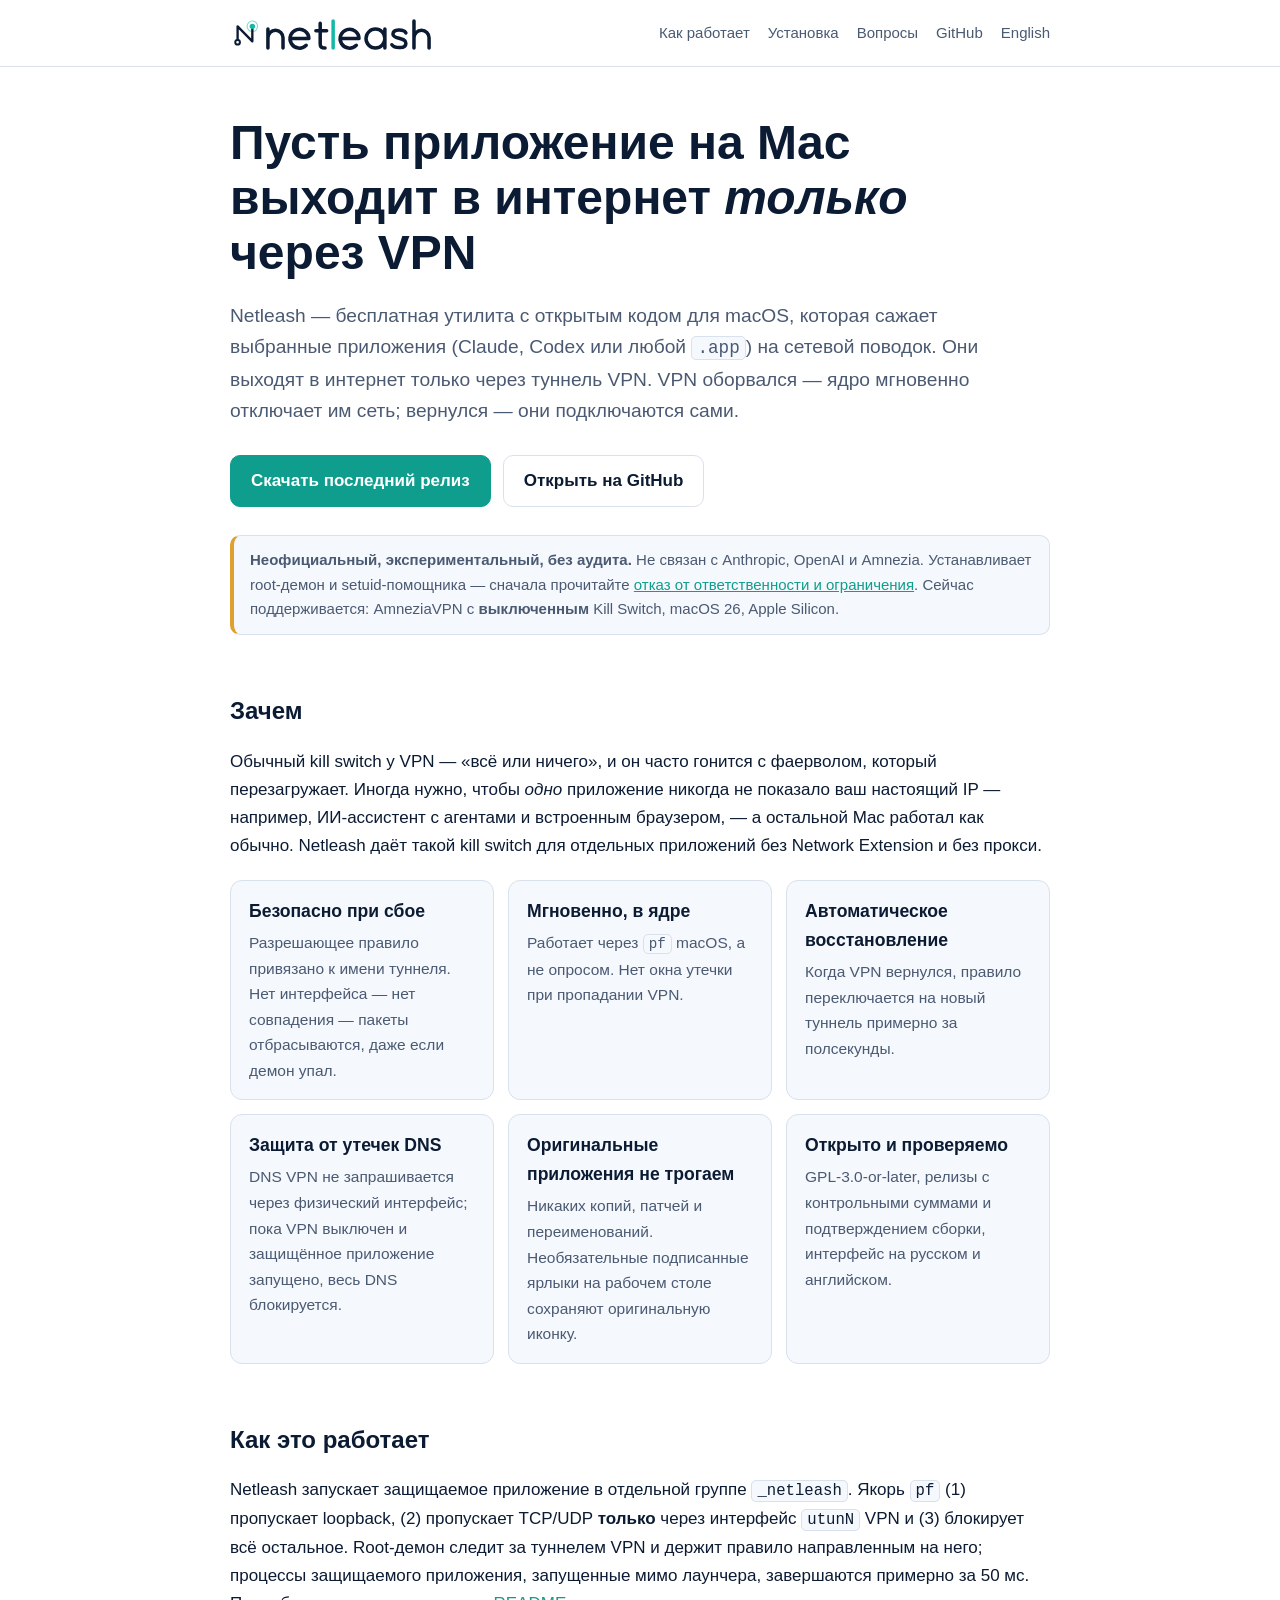
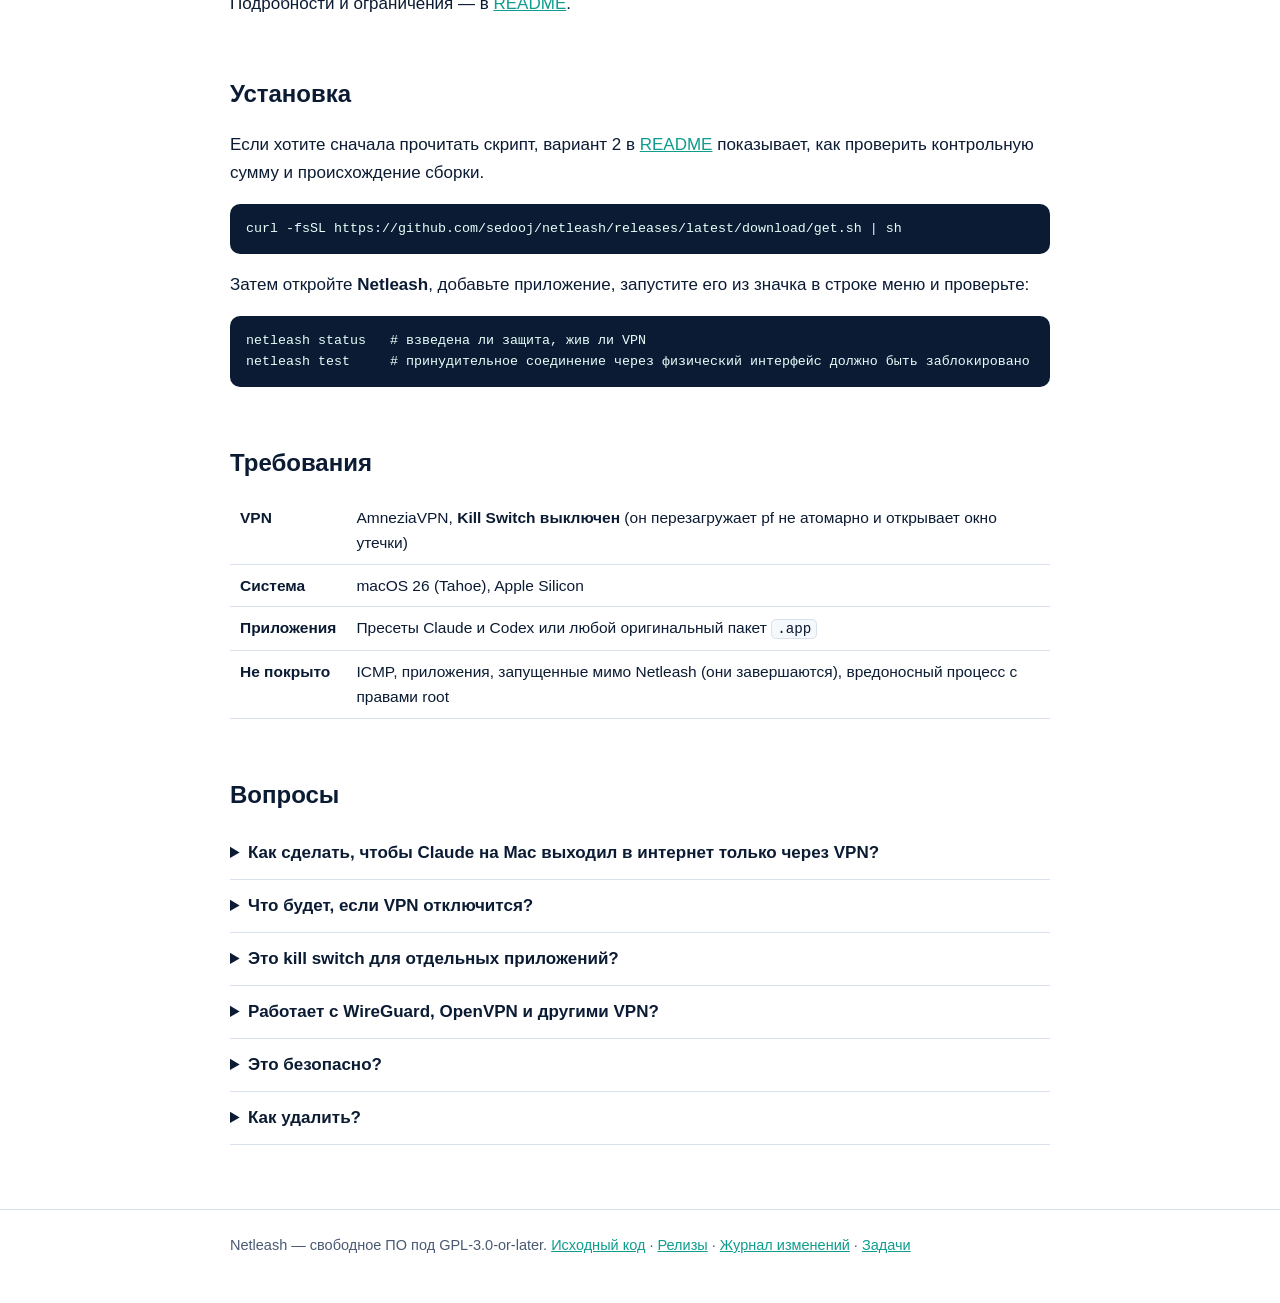
==== docs/ru/index.html @ 1df9ae10 "Add GitHub Pages site (English and Russian) with SEO metadata" ====
<!doctype html>
<html lang="ru">
<head>
<meta charset="utf-8">
<meta name="viewport" content="width=device-width,initial-scale=1">
<title>Netleash — выход приложения Mac в интернет только через VPN (на уровне ядра)</title>
<meta name="description" content="Netleash — бесплатная утилита с открытым кодом для macOS: выбранные приложения, например Claude или Codex, выходят в сеть только через VPN. VPN оборвался — приложение отключается мгновенно, в ядре (pf); VPN вернулся — сеть возвращается сама.">
<link rel="canonical" href="https://sedooj.github.io/netleash/ru/">
<link rel="alternate" hreflang="en" href="https://sedooj.github.io/netleash/">
<link rel="alternate" hreflang="ru" href="https://sedooj.github.io/netleash/ru/">
<link rel="alternate" hreflang="x-default" href="https://sedooj.github.io/netleash/">
<link rel="icon" type="image/svg+xml" href="../favicon.svg">
<meta property="og:type" content="website">
<meta property="og:title" content="Netleash — kill switch для отдельных приложений macOS">
<meta property="og:description" content="Ограничивает выбранные приложения macOS туннелем VPN на уровне ядра. Безопасно при сбое, открытый код (GPL-3.0).">
<meta property="og:url" content="https://sedooj.github.io/netleash/ru/">
<meta property="og:image" content="https://sedooj.github.io/netleash/og.png">
<meta name="twitter:card" content="summary_large_image">
<link rel="stylesheet" href="../style.css">
<script type="application/ld+json">
{"@context":"https://schema.org","@type":"SoftwareApplication","name":"Netleash","inLanguage":"ru","applicationCategory":"SecurityApplication","operatingSystem":"macOS 26 (Apple Silicon)","softwareVersion":"0.3.0","license":"https://www.gnu.org/licenses/gpl-3.0.html","url":"https://sedooj.github.io/netleash/ru/","downloadUrl":"https://github.com/sedooj/netleash/releases/latest","codeRepository":"https://github.com/sedooj/netleash","description":"Утилита с открытым кодом для macOS: ограничивает сеть выбранных приложений туннелем VPN через фаервол pf; при обрыве VPN сеть блокируется.","offers":{"@type":"Offer","price":"0","priceCurrency":"USD"}}
</script>
<script type="application/ld+json">
{"@context":"https://schema.org","@type":"FAQPage","inLanguage":"ru","mainEntity":[
{"@type":"Question","name":"Как заставить Claude (или любое приложение на Mac) выходить в интернет только через VPN?","acceptedAnswer":{"@type":"Answer","text":"Установите Netleash, добавьте приложение в его окне и запускайте его через Netleash. Приложение работает в отдельной группе, а правило pf выпускает эту группу только через туннельный интерфейс VPN; всё остальное блокируется."}},
{"@type":"Question","name":"Что будет, если VPN отключится?","acceptedAnswer":{"@type":"Answer","text":"Приложение теряет сеть в ту же долю секунды: разрешающее правило привязано к имени туннельного интерфейса и перестаёт совпадать, когда интерфейс пропадает. Когда VPN возвращается, сеть возвращается автоматически."}},
{"@type":"Question","name":"Это kill switch для отдельных приложений на Mac?","acceptedAnswer":{"@type":"Answer","text":"Да, для тех приложений, которые вы выберете. Остальные программы работают как обычно."}},
{"@type":"Question","name":"Какие VPN поддерживаются?","acceptedAnswer":{"@type":"Answer","text":"Сейчас AmneziaVPN с выключенным собственным Kill Switch, macOS 26 (Apple Silicon). Другие VPN пока не проверены."}}]}
</script>
</head>
<body>
<header><div class="wrap">
  <a href="./" aria-label="Netleash"><img class="logo-light" src="../logo.svg" alt="Netleash"><img class="logo-dark" src="../logo-dark.svg" alt="Netleash"></a>
  <nav><a href="#how">Как работает</a><a href="#install">Установка</a><a href="#faq">Вопросы</a><a href="https://github.com/sedooj/netleash/blob/main/README.ru.md">GitHub</a><a href="../" hreflang="en" lang="en">English</a></nav>
</div></header>
<main class="wrap">
<h1>Пусть приложение на Mac выходит в интернет <em>только</em> через VPN</h1>
<p class="lead">Netleash — бесплатная утилита с открытым кодом для macOS, которая сажает выбранные приложения (Claude, Codex или любой <code>.app</code>) на сетевой поводок. Они выходят в интернет только через туннель VPN. VPN оборвался — ядро мгновенно отключает им сеть; вернулся — они подключаются сами.</p>
<div class="btns">
  <a class="btn primary" href="https://github.com/sedooj/netleash/releases/latest">Скачать последний релиз</a>
  <a class="btn" href="https://github.com/sedooj/netleash/blob/main/README.ru.md">Открыть на GitHub</a>
</div>
<div class="note"><b>Неофициальный, экспериментальный, без аудита.</b> Не связан с Anthropic, OpenAI и Amnezia. Устанавливает root-демон и setuid-помощника — сначала прочитайте <a href="https://github.com/sedooj/netleash/blob/main/README.ru.md">отказ от ответственности и ограничения</a>. Сейчас поддерживается: AmneziaVPN с <b>выключенным</b> Kill Switch, macOS 26, Apple Silicon.</div>

<h2>Зачем</h2>
<p>Обычный kill switch у VPN — «всё или ничего», и он часто гонится с фаерволом, который перезагружает. Иногда нужно, чтобы <em>одно</em> приложение никогда не показало ваш настоящий IP — например, ИИ-ассистент с агентами и встроенным браузером, — а остальной Mac работал как обычно. Netleash даёт такой kill switch для отдельных приложений без Network Extension и без прокси.</p>
<div class="grid">
  <div class="card"><h3>Безопасно при сбое</h3><p>Разрешающее правило привязано к имени туннеля. Нет интерфейса — нет совпадения — пакеты отбрасываются, даже если демон упал.</p></div>
  <div class="card"><h3>Мгновенно, в ядре</h3><p>Работает через <code>pf</code> macOS, а не опросом. Нет окна утечки при пропадании VPN.</p></div>
  <div class="card"><h3>Автоматическое восстановление</h3><p>Когда VPN вернулся, правило переключается на новый туннель примерно за полсекунды.</p></div>
  <div class="card"><h3>Защита от утечек DNS</h3><p>DNS VPN не запрашивается через физический интерфейс; пока VPN выключен и защищённое приложение запущено, весь DNS блокируется.</p></div>
  <div class="card"><h3>Оригинальные приложения не трогаем</h3><p>Никаких копий, патчей и переименований. Необязательные подписанные ярлыки на рабочем столе сохраняют оригинальную иконку.</p></div>
  <div class="card"><h3>Открыто и проверяемо</h3><p>GPL-3.0-or-later, релизы с контрольными суммами и подтверждением сборки, интерфейс на русском и английском.</p></div>
</div>

<h2 id="how">Как это работает</h2>
<p>Netleash запускает защищаемое приложение в отдельной группе <code>_netleash</code>. Якорь <code>pf</code> (1) пропускает loopback, (2) пропускает TCP/UDP <b>только</b> через интерфейс <code>utunN</code> VPN и (3) блокирует всё остальное. Root-демон следит за туннелем VPN и держит правило направленным на него; процессы защищаемого приложения, запущенные мимо лаунчера, завершаются примерно за 50&nbsp;мс. Подробности и ограничения — в <a href="https://github.com/sedooj/netleash/blob/main/README.ru.md">README</a>.</p>

<h2 id="install">Установка</h2>
<p>Если хотите сначала прочитать скрипт, вариант 2 в <a href="https://github.com/sedooj/netleash/blob/main/README.ru.md">README</a> показывает, как проверить контрольную сумму и происхождение сборки.</p>
<pre><code>curl -fsSL https://github.com/sedooj/netleash/releases/latest/download/get.sh | sh</code></pre>
<p>Затем откройте <b>Netleash</b>, добавьте приложение, запустите его из значка в строке меню и проверьте:</p>
<pre><code>netleash status   # взведена ли защита, жив ли VPN
netleash test     # принудительное соединение через физический интерфейс должно быть заблокировано</code></pre>

<h2>Требования</h2>
<table>
<tr><th>VPN</th><td>AmneziaVPN, <b>Kill Switch выключен</b> (он перезагружает pf не атомарно и открывает окно утечки)</td></tr>
<tr><th>Система</th><td>macOS 26 (Tahoe), Apple Silicon</td></tr>
<tr><th>Приложения</th><td>Пресеты Claude и Codex или любой оригинальный пакет <code>.app</code></td></tr>
<tr><th>Не покрыто</th><td>ICMP, приложения, запущенные мимо Netleash (они завершаются), вредоносный процесс с правами root</td></tr>
</table>

<h2 id="faq">Вопросы</h2>
<details><summary>Как сделать, чтобы Claude на Mac выходил в интернет только через VPN?</summary><p>Установите Netleash, добавьте Claude в его окне и открывайте Claude через Netleash. Claude и всё, что он запускает, работают в защищённой группе и могут использовать только туннель VPN.</p></details>
<details><summary>Что будет, если VPN отключится?</summary><p>Приложение сразу теряет сеть. Когда VPN вернётся, соединения заработают без перезапуска приложения; ответ, оборванный на середине, придётся отправить заново.</p></details>
<details><summary>Это kill switch для отдельных приложений?</summary><p>Да, для выбранных вами. Всё остальное работает как обычно.</p></details>
<details><summary>Работает с WireGuard, OpenVPN и другими VPN?</summary><p>Пока не проверено. Сейчас поддерживается только AmneziaVPN; другие можно запросить в <a href="https://github.com/sedooj/netleash/issues">трекере задач</a>.</p></details>
<details><summary>Это безопасно?</summary><p>Проект экспериментальный и без аудита, и он ставит привилегированные компоненты. Код небольшой и открытый: прочитайте его, проверяйте релизы и помните про аварийный откат <code>netleash panic</code>.</p></details>
<details><summary>Как удалить?</summary><p><code>sudo /usr/local/libexec/netleash/uninstall.sh</code></p></details>
</main>
<footer><div class="wrap">Netleash — свободное ПО под GPL-3.0-or-later. <a href="https://github.com/sedooj/netleash">Исходный код</a> · <a href="https://github.com/sedooj/netleash/releases">Релизы</a> · <a href="https://github.com/sedooj/netleash/blob/main/CHANGELOG.md">Журнал изменений</a> · <a href="https://github.com/sedooj/netleash/issues">Задачи</a></div></footer>
</body>
</html>
---- docs/style.css ----
:root{--bg:#fff;--fg:#0b1b33;--muted:#4a5a73;--line:#d9e1ec;--card:#f5f8fc;--accent:#0f9d8e;--accent-fg:#fff;--code:#0b1b33;--code-fg:#e6fffb}
@media(prefers-color-scheme:dark){:root{--bg:#0b1b33;--fg:#eaf2fb;--muted:#9fb2cc;--line:#1f3556;--card:#102545;--accent:#5eead4;--accent-fg:#0b1b33;--code:#06122a;--code-fg:#c9fff6}}
*{box-sizing:border-box}html{scroll-behavior:smooth}
body{margin:0;background:var(--bg);color:var(--fg);font:17px/1.65 -apple-system,BlinkMacSystemFont,"Segoe UI",Roboto,sans-serif}
.wrap{max-width:860px;margin:0 auto;padding:0 20px}
header{border-bottom:1px solid var(--line)}
header .wrap{display:flex;align-items:center;justify-content:space-between;gap:16px;padding-top:14px;padding-bottom:14px;flex-wrap:wrap}
header img{height:38px;display:block}
nav{display:flex;gap:18px;font-size:15px;flex-wrap:wrap}
nav a{color:var(--muted);text-decoration:none}nav a:hover{color:var(--fg)}
.logo-dark{display:none}
@media(prefers-color-scheme:dark){.logo-light{display:none}.logo-dark{display:block}}
h1{font-size:clamp(2rem,5vw,3rem);line-height:1.15;margin:48px 0 16px}
h2{font-size:1.5rem;margin:56px 0 12px}h3{font-size:1.1rem;margin:28px 0 6px}
.lead{font-size:1.2rem;color:var(--muted);max-width:42em}
.btns{display:flex;gap:12px;flex-wrap:wrap;margin:28px 0}
.btn{display:inline-block;padding:11px 20px;border-radius:10px;border:1px solid var(--line);color:var(--fg);text-decoration:none;font-weight:600}
.btn.primary{background:var(--accent);border-color:var(--accent);color:var(--accent-fg)}
.btn:hover{filter:brightness(1.07)}
.note{background:var(--card);border:1px solid var(--line);border-left:4px solid #e0a030;border-radius:10px;padding:12px 16px;font-size:15px;color:var(--muted);margin:24px 0}
.grid{display:grid;grid-template-columns:repeat(auto-fit,minmax(240px,1fr));gap:14px;margin:20px 0}
.card{background:var(--card);border:1px solid var(--line);border-radius:12px;padding:16px 18px}
.card h3{margin:0 0 4px}.card p{margin:0;color:var(--muted);font-size:15.5px}
pre{background:var(--code);color:var(--code-fg);border-radius:10px;padding:14px 16px;overflow-x:auto;font-size:14.5px;line-height:1.5}
code{font-family:ui-monospace,SFMono-Regular,Menlo,monospace;font-size:.92em}
p code,li code,td code{background:var(--card);border:1px solid var(--line);border-radius:5px;padding:1px 5px}
table{border-collapse:collapse;width:100%;font-size:15.5px;margin:14px 0}th,td{border-bottom:1px solid var(--line);padding:8px 10px;text-align:left;vertical-align:top}
a{color:var(--accent)}
details{border-bottom:1px solid var(--line);padding:12px 0}summary{cursor:pointer;font-weight:600}details p{color:var(--muted);margin:8px 0 0}
footer{border-top:1px solid var(--line);margin-top:64px;padding:24px 0 48px;color:var(--muted);font-size:14.5px}
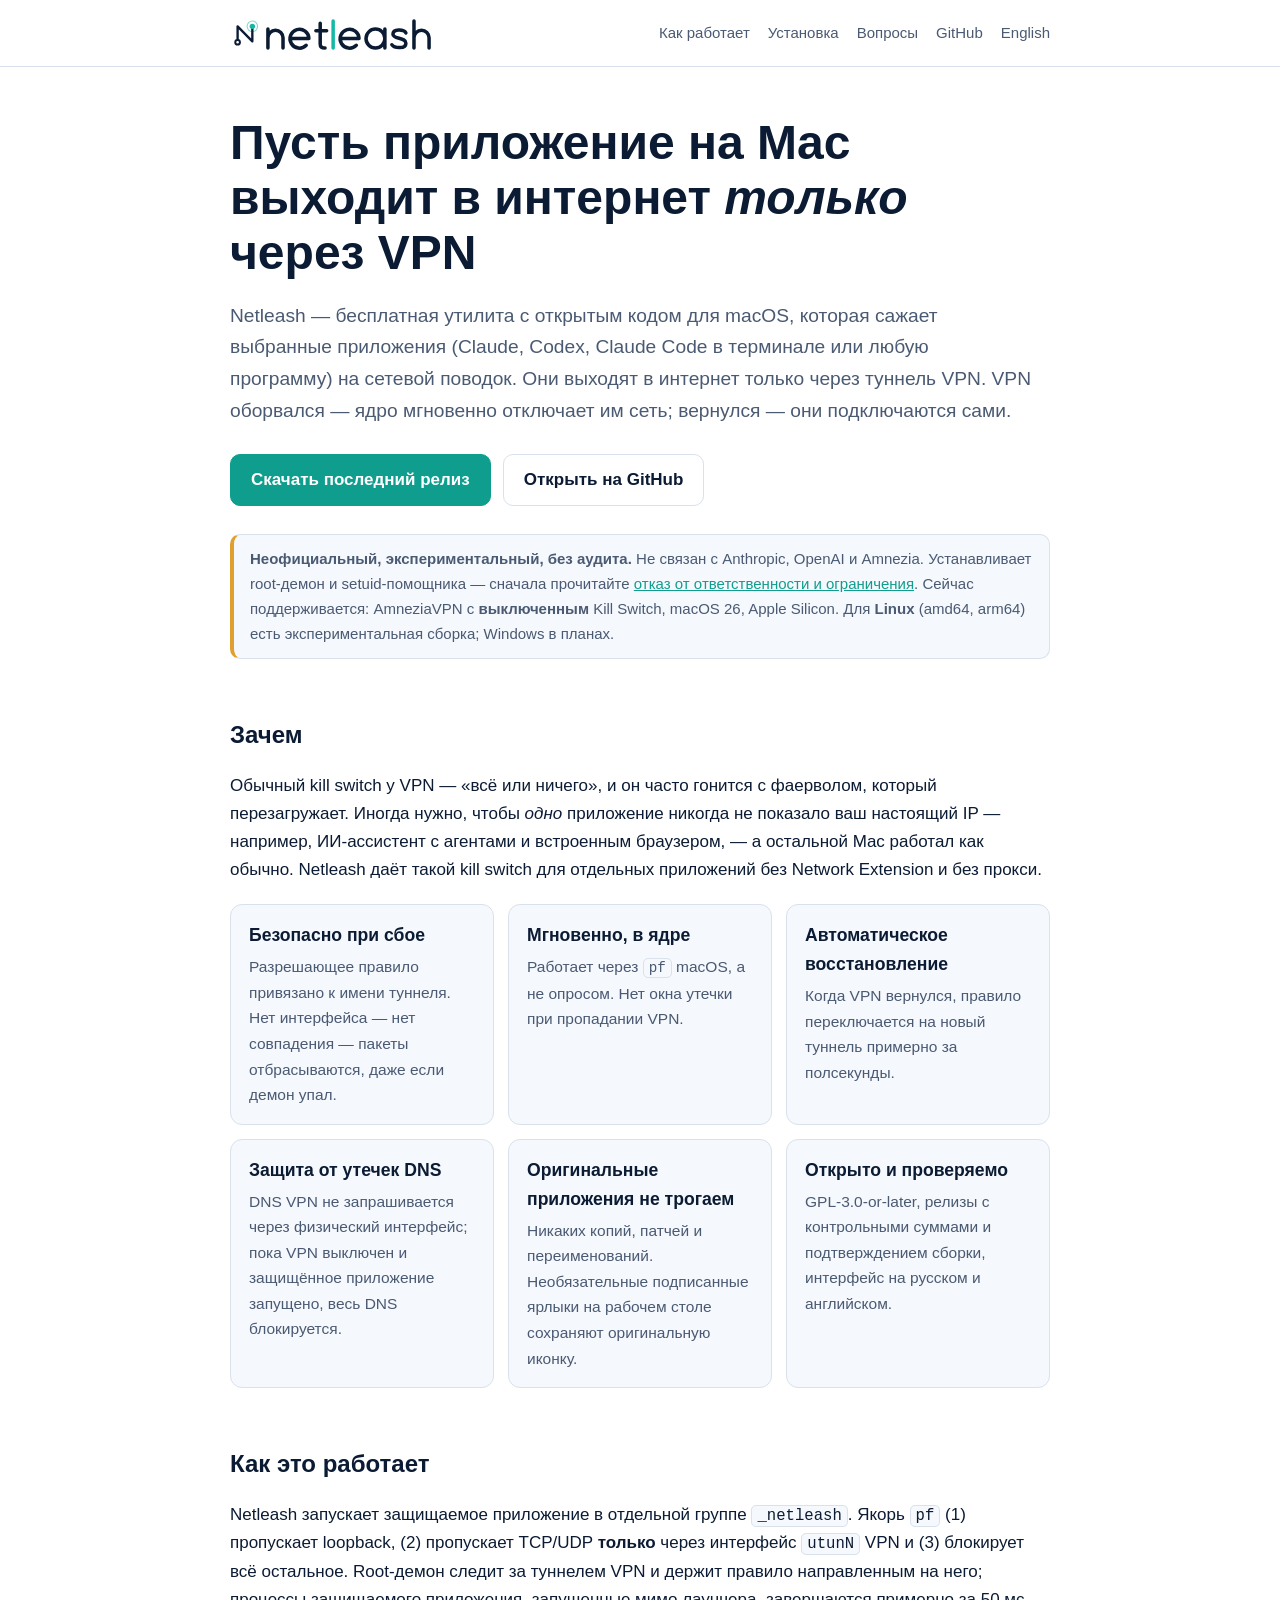
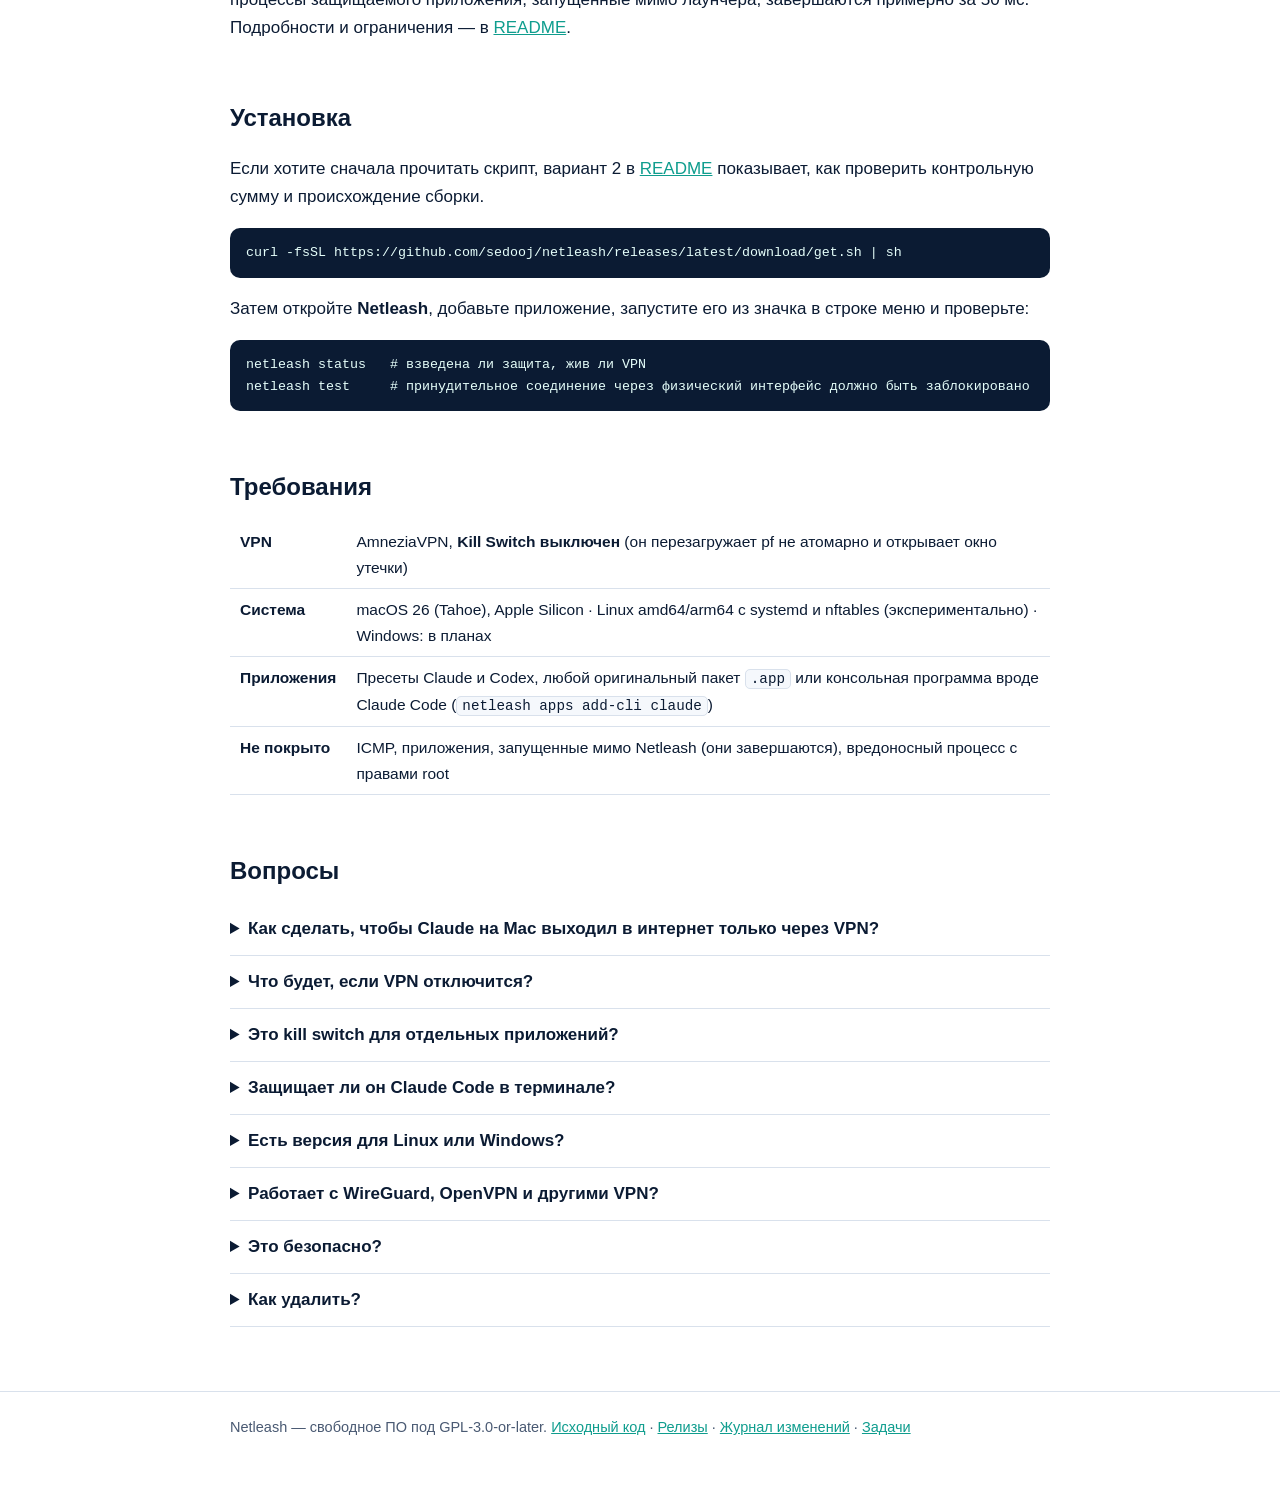
==== commit 3bfe8ecd: "Linux support (experimental) and command-line program profiles (0.4.0)" ====
--- a/docs/ru/index.html
+++ b/docs/ru/index.html
@@ -18,7 +18,7 @@
 <meta name="twitter:card" content="summary_large_image">
 <link rel="stylesheet" href="../style.css">
 <script type="application/ld+json">
-{"@context":"https://schema.org","@type":"SoftwareApplication","name":"Netleash","inLanguage":"ru","applicationCategory":"SecurityApplication","operatingSystem":"macOS 26 (Apple Silicon)","softwareVersion":"0.3.0","license":"https://www.gnu.org/licenses/gpl-3.0.html","url":"https://sedooj.github.io/netleash/ru/","downloadUrl":"https://github.com/sedooj/netleash/releases/latest","codeRepository":"https://github.com/sedooj/netleash","description":"Утилита с открытым кодом для macOS: ограничивает сеть выбранных приложений туннелем VPN через фаервол pf; при обрыве VPN сеть блокируется.","offers":{"@type":"Offer","price":"0","priceCurrency":"USD"}}
+{"@context":"https://schema.org","@type":"SoftwareApplication","name":"Netleash","inLanguage":"ru","applicationCategory":"SecurityApplication","operatingSystem":["macOS 26 (Apple Silicon)","Linux (экспериментально)"],"softwareVersion":"0.4.0","license":"https://www.gnu.org/licenses/gpl-3.0.html","url":"https://sedooj.github.io/netleash/ru/","downloadUrl":"https://github.com/sedooj/netleash/releases/latest","codeRepository":"https://github.com/sedooj/netleash","description":"Утилита с открытым кодом для macOS: ограничивает сеть выбранных приложений туннелем VPN через фаервол pf; при обрыве VPN сеть блокируется.","offers":{"@type":"Offer","price":"0","priceCurrency":"USD"}}
 </script>
 <script type="application/ld+json">
 {"@context":"https://schema.org","@type":"FAQPage","inLanguage":"ru","mainEntity":[
@@ -35,12 +35,12 @@
 </div></header>
 <main class="wrap">
 <h1>Пусть приложение на Mac выходит в интернет <em>только</em> через VPN</h1>
-<p class="lead">Netleash — бесплатная утилита с открытым кодом для macOS, которая сажает выбранные приложения (Claude, Codex или любой <code>.app</code>) на сетевой поводок. Они выходят в интернет только через туннель VPN. VPN оборвался — ядро мгновенно отключает им сеть; вернулся — они подключаются сами.</p>
+<p class="lead">Netleash — бесплатная утилита с открытым кодом для macOS, которая сажает выбранные приложения (Claude, Codex, Claude Code в терминале или любую программу) на сетевой поводок. Они выходят в интернет только через туннель VPN. VPN оборвался — ядро мгновенно отключает им сеть; вернулся — они подключаются сами.</p>
 <div class="btns">
   <a class="btn primary" href="https://github.com/sedooj/netleash/releases/latest">Скачать последний релиз</a>
   <a class="btn" href="https://github.com/sedooj/netleash/blob/main/README.ru.md">Открыть на GitHub</a>
 </div>
-<div class="note"><b>Неофициальный, экспериментальный, без аудита.</b> Не связан с Anthropic, OpenAI и Amnezia. Устанавливает root-демон и setuid-помощника — сначала прочитайте <a href="https://github.com/sedooj/netleash/blob/main/README.ru.md">отказ от ответственности и ограничения</a>. Сейчас поддерживается: AmneziaVPN с <b>выключенным</b> Kill Switch, macOS 26, Apple Silicon.</div>
+<div class="note"><b>Неофициальный, экспериментальный, без аудита.</b> Не связан с Anthropic, OpenAI и Amnezia. Устанавливает root-демон и setuid-помощника — сначала прочитайте <a href="https://github.com/sedooj/netleash/blob/main/README.ru.md">отказ от ответственности и ограничения</a>. Сейчас поддерживается: AmneziaVPN с <b>выключенным</b> Kill Switch, macOS 26, Apple Silicon. Для <b>Linux</b> (amd64, arm64) есть экспериментальная сборка; Windows в планах.</div>
 
 <h2>Зачем</h2>
 <p>Обычный kill switch у VPN — «всё или ничего», и он часто гонится с фаерволом, который перезагружает. Иногда нужно, чтобы <em>одно</em> приложение никогда не показало ваш настоящий IP — например, ИИ-ассистент с агентами и встроенным браузером, — а остальной Mac работал как обычно. Netleash даёт такой kill switch для отдельных приложений без Network Extension и без прокси.</p>
@@ -66,8 +66,8 @@
 <h2>Требования</h2>
 <table>
 <tr><th>VPN</th><td>AmneziaVPN, <b>Kill Switch выключен</b> (он перезагружает pf не атомарно и открывает окно утечки)</td></tr>
-<tr><th>Система</th><td>macOS 26 (Tahoe), Apple Silicon</td></tr>
-<tr><th>Приложения</th><td>Пресеты Claude и Codex или любой оригинальный пакет <code>.app</code></td></tr>
+<tr><th>Система</th><td>macOS 26 (Tahoe), Apple Silicon · Linux amd64/arm64 с systemd и nftables (экспериментально) · Windows: в планах</td></tr>
+<tr><th>Приложения</th><td>Пресеты Claude и Codex, любой оригинальный пакет <code>.app</code> или консольная программа вроде Claude Code (<code>netleash apps add-cli claude</code>)</td></tr>
 <tr><th>Не покрыто</th><td>ICMP, приложения, запущенные мимо Netleash (они завершаются), вредоносный процесс с правами root</td></tr>
 </table>
 
@@ -75,6 +75,8 @@
 <details><summary>Как сделать, чтобы Claude на Mac выходил в интернет только через VPN?</summary><p>Установите Netleash, добавьте Claude в его окне и открывайте Claude через Netleash. Claude и всё, что он запускает, работают в защищённой группе и могут использовать только туннель VPN.</p></details>
 <details><summary>Что будет, если VPN отключится?</summary><p>Приложение сразу теряет сеть. Когда VPN вернётся, соединения заработают без перезапуска приложения; ответ, оборванный на середине, придётся отправить заново.</p></details>
 <details><summary>Это kill switch для отдельных приложений?</summary><p>Да, для выбранных вами. Всё остальное работает как обычно.</p></details>
+<details><summary>Защищает ли он Claude Code в терминале?</summary><p>Да: <code>netleash apps add-cli claude</code>, затем запускайте через <code>netleash run claude</code> или в <code>netleash shell</code>. <code>claude</code>, запущенный иначе, завершается.</p></details>
+<details><summary>Есть версия для Linux или Windows?</summary><p>Linux (amd64 и arm64) есть, она экспериментальная: nftables и служба systemd. Windows в планах, ему нужен отдельный фильтрующий драйвер.</p></details>
 <details><summary>Работает с WireGuard, OpenVPN и другими VPN?</summary><p>Пока не проверено. Сейчас поддерживается только AmneziaVPN; другие можно запросить в <a href="https://github.com/sedooj/netleash/issues">трекере задач</a>.</p></details>
 <details><summary>Это безопасно?</summary><p>Проект экспериментальный и без аудита, и он ставит привилегированные компоненты. Код небольшой и открытый: прочитайте его, проверяйте релизы и помните про аварийный откат <code>netleash panic</code>.</p></details>
 <details><summary>Как удалить?</summary><p><code>sudo /usr/local/libexec/netleash/uninstall.sh</code></p></details>
